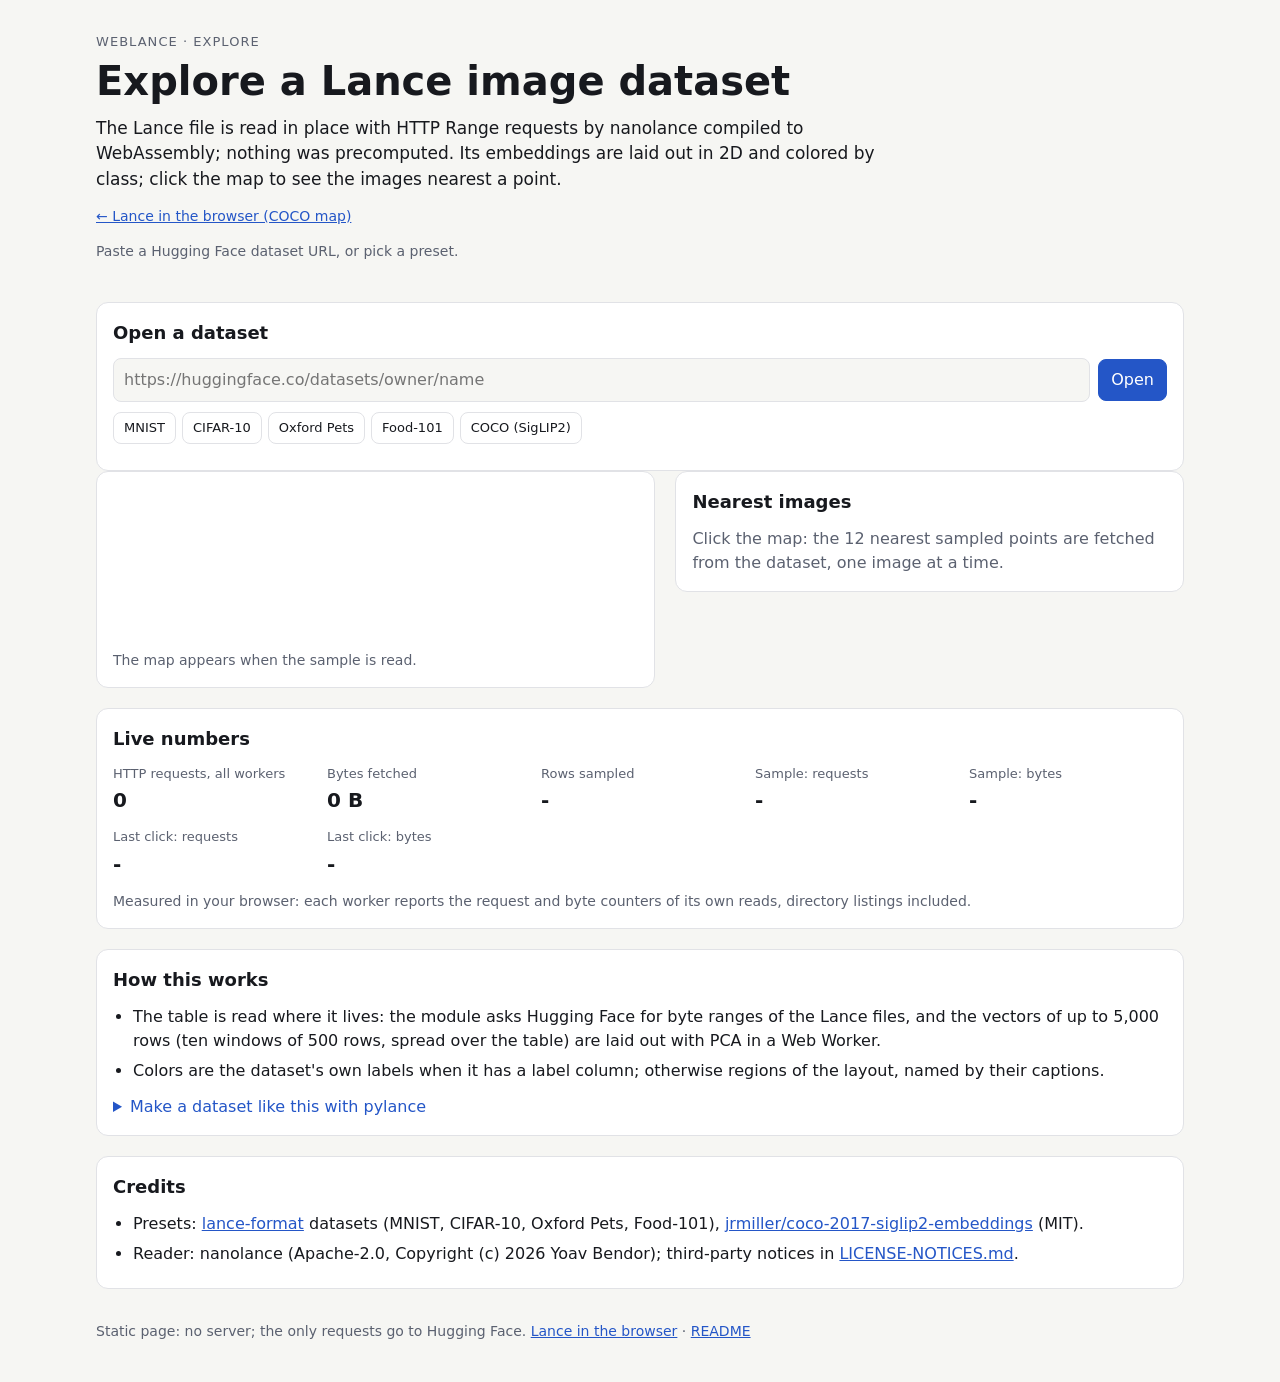
==== explore.html @ 9b2b9305 "Explore any Hugging Face Lance image dataset in the browser explore.html takes a Hugging Face datase" ====
<!doctype html>
<html lang="en">
<head>
  <meta charset="utf-8">
  <meta name="viewport" content="width=device-width, initial-scale=1">
  <title>Explore a Lance dataset</title>
  <meta name="description" content="Open a Lance image dataset on Hugging Face in the browser: its embeddings are laid out in 2D, and any point shows its image. Nanolance in WebAssembly, no server.">
  <link rel="icon" href="data:,">
  <link rel="stylesheet" href="style.css">
  <style>
    .controls { display: flex; flex-wrap: wrap; gap: 8px; align-items: center; }
    .controls input[type="url"] {
      flex: 1 1 280px; min-width: 0; font: inherit; padding: 9px 10px; border-radius: 8px;
      border: 1px solid var(--line); background: var(--bg); color: var(--fg);
    }
    button {
      font: inherit; padding: 8px 12px; border-radius: 8px; cursor: pointer;
      border: 1px solid var(--line); background: var(--panel); color: var(--fg);
    }
    button.primary { background: var(--accent); border-color: var(--accent); color: #fff; }
    button:disabled { opacity: 0.55; cursor: default; }
    .presets { display: flex; flex-wrap: wrap; gap: 6px; margin-top: 10px; }
    .presets button { font-size: 13px; padding: 5px 10px; }
    .tables { margin-top: 10px; }
    .tables select { font: inherit; padding: 6px 8px; border-radius: 8px; max-width: 100%; }
    .columns { margin: 10px 0 0; font-size: 14px; color: var(--muted); overflow-wrap: anywhere; }
    .columns b { color: var(--fg); font-weight: 600; }
    .message { margin: 10px 0 0; color: var(--err); }
    .thumb.loading { background: linear-gradient(90deg, var(--line), var(--panel), var(--line)); background-size: 200% 100%; animation: shimmer 1.2s linear infinite; }
    @keyframes shimmer { from { background-position: 200% 0; } to { background-position: -200% 0; } }
    .card figcaption { min-height: 1.4em; }
    details { margin-top: 12px; }
    summary { cursor: pointer; color: var(--accent); }
    pre { font-family: var(--mono); font-size: 13px; background: var(--bg); border: 1px solid var(--line);
          border-radius: 8px; padding: 10px; overflow-x: auto; max-width: 100%; }
    .back { font-size: 14px; }
    @media (prefers-reduced-motion: reduce) { .thumb.loading { animation: none; } }
  </style>
  <script src="explore.js" defer></script>
</head>
<body>
  <header class="site">
    <div class="wrap">
      <p class="eyebrow">weblance &middot; explore</p>
      <h1>Explore a Lance image dataset</h1>
      <p class="lede">The Lance file is read in place with HTTP Range requests by nanolance compiled to WebAssembly; nothing was precomputed. Its embeddings are laid out in 2D and colored by class; click the map to see the images nearest a point.</p>
      <p class="back"><a href="index.html">&larr; Lance in the browser (COCO map)</a></p>
      <p class="status" id="status" aria-live="polite">Paste a Hugging Face dataset URL, or pick a preset.</p>
    </div>
  </header>

  <main class="wrap">
    <section class="panel" aria-labelledby="open-h">
      <h2 id="open-h">Open a dataset</h2>
      <form class="controls" id="open-form">
        <input type="url" id="ds-input" placeholder="https://huggingface.co/datasets/owner/name" aria-label="Hugging Face dataset URL" autocomplete="off">
        <button type="submit" class="primary" id="open-button">Open</button>
      </form>
      <div class="presets" id="presets" aria-label="Preset datasets"></div>
      <div class="tables" id="tables" hidden>
        <label>Lance table <select id="table-select" aria-label="Lance table"></select></label>
      </div>
      <p class="columns" id="columns" aria-live="polite"></p>
      <p class="message" id="message" role="alert" hidden></p>
    </section>

    <section class="grid">
      <div class="panel map-panel">
        <div class="map-wrap" id="map-wrap">
          <canvas id="map" role="img" aria-label="Scatter map of sampled rows, placed by their embeddings and colored by class. Click to see the nearest images."></canvas>
        </div>
        <p class="hint" id="hint">The map appears when the sample is read.</p>
      </div>

      <div class="panel gallery-panel">
        <h2>Nearest images</h2>
        <div class="gallery" id="gallery">
          <p class="empty">Click the map: the 12 nearest sampled points are fetched from the dataset, one image at a time.</p>
        </div>
      </div>
    </section>

    <section class="panel stats" aria-labelledby="live-h">
      <h2 id="live-h">Live numbers</h2>
      <dl>
        <div><dt>HTTP requests, all workers</dt><dd id="s-requests">0</dd></div>
        <div><dt>Bytes fetched</dt><dd id="s-bytes">0 B</dd></div>
        <div><dt>Rows sampled</dt><dd id="s-rows">-</dd></div>
        <div><dt>Sample: requests</dt><dd id="s-sample-requests">-</dd></div>
        <div><dt>Sample: bytes</dt><dd id="s-sample-bytes">-</dd></div>
        <div><dt>Last click: requests</dt><dd id="s-click-requests">-</dd></div>
        <div><dt>Last click: bytes</dt><dd id="s-click-bytes">-</dd></div>
      </dl>
      <p class="note">Measured in your browser: each worker reports the request and byte counters of its own reads, directory listings included.</p>
    </section>

    <section class="panel" aria-labelledby="how-h">
      <h2 id="how-h">How this works</h2>
      <ul class="how">
        <li>The table is read where it lives: the module asks Hugging Face for byte ranges of the Lance files, and the vectors of up to 5,000 rows (ten windows of 500 rows, spread over the table) are laid out with PCA in a Web Worker.</li>
        <li>Colors are the dataset's own labels when it has a label column; otherwise regions of the layout, named by their captions.</li>
      </ul>
      <details>
        <summary>Make a dataset like this with pylance</summary>
        <pre><code>import lance, pyarrow as pa
emb = pa.FixedSizeListArray.from_arrays(pa.array(vectors.ravel(), pa.float32()), 512)
lance.write_dataset(pa.table({"image": pa.array(jpegs, pa.binary()), "label_name": labels, "image_emb": emb}), "my_images.lance")</code></pre>
      </details>
    </section>

    <section class="panel" aria-labelledby="credit-h">
      <h2 id="credit-h">Credits</h2>
      <ul class="how">
        <li>Presets: <a href="https://huggingface.co/lance-format">lance-format</a> datasets (MNIST, CIFAR-10, Oxford Pets, Food-101), <a href="https://huggingface.co/datasets/jrmiller/coco-2017-siglip2-embeddings">jrmiller/coco-2017-siglip2-embeddings</a> (MIT).</li>
        <li>Reader: nanolance (Apache-2.0, Copyright (c) 2026 Yoav Bendor); third-party notices in <a href="LICENSE-NOTICES.md">LICENSE-NOTICES.md</a>.</li>
      </ul>
    </section>
  </main>

  <footer class="wrap">
    <p>Static page: no server; the only requests go to Hugging Face. <a href="index.html">Lance in the browser</a> &middot; <a href="README.md">README</a></p>
  </footer>
</body>
</html>
---- style.css ----
:root {
  --bg: #f6f6f3;
  --fg: #17191e;
  --muted: #5b6170;
  --panel: #ffffff;
  --line: #e1e2e6;
  --accent: #2456c7;
  --ok: #17794a;
  --err: #b3261e;
  --map-bg: #fbfbf8;
  --map-label: #17191e;
  --font: system-ui, -apple-system, "Segoe UI", Roboto, "Helvetica Neue", Arial, sans-serif;
  --mono: ui-monospace, SFMono-Regular, Menlo, Consolas, monospace;
  color-scheme: light;
}

@media (prefers-color-scheme: dark) {
  :root:not([data-theme="light"]) {
    --bg: #101217;
    --fg: #e9eaee;
    --muted: #9aa1b0;
    --panel: #171a21;
    --line: #2a2f3a;
    --accent: #7ea8ff;
    --ok: #5fd193;
    --err: #ff8a80;
    --map-bg: #0c0e13;
    --map-label: #f1f2f5;
    color-scheme: dark;
  }
}

:root[data-theme="dark"] {
  --bg: #101217;
  --fg: #e9eaee;
  --muted: #9aa1b0;
  --panel: #171a21;
  --line: #2a2f3a;
  --accent: #7ea8ff;
  --ok: #5fd193;
  --err: #ff8a80;
  --map-bg: #0c0e13;
  --map-label: #f1f2f5;
  color-scheme: dark;
}

* { box-sizing: border-box; }

body {
  margin: 0;
  background: var(--bg);
  color: var(--fg);
  font: 16px/1.5 var(--font);
  overflow-x: hidden;
}

a { color: var(--accent); }

code, .mono { font-family: var(--mono); font-size: 0.9em; overflow-wrap: anywhere; }

.wrap {
  max-width: 1120px;
  margin: 0 auto;
  padding: 0 16px;
}

header.site { padding: 32px 0 20px; }

.eyebrow {
  margin: 0 0 6px;
  font-size: 13px;
  color: var(--muted);
  text-transform: uppercase;
  letter-spacing: 0.08em;
}

h1 {
  margin: 0 0 12px;
  font-size: clamp(28px, 5vw, 40px);
  line-height: 1.15;
}

h2 {
  margin: 0 0 12px;
  font-size: 18px;
}

.lede {
  margin: 0 0 12px;
  max-width: 46em;
  font-size: 17px;
}

.status {
  margin: 0;
  font-size: 14px;
  color: var(--muted);
}

main.wrap { padding-bottom: 8px; }

.grid {
  display: grid;
  gap: 20px;
  grid-template-columns: minmax(0, 1fr);
}

@media (min-width: 900px) {
  .grid {
    grid-template-columns: minmax(0, 1.1fr) minmax(0, 1fr);
    align-items: start;
  }
}

.panel {
  min-width: 0;
  padding: 16px;
  background: var(--panel);
  border: 1px solid var(--line);
  border-radius: 12px;
}

main > section.panel { margin-top: 20px; }

.map-wrap { width: 100%; }

#map {
  display: block;
  max-width: 100%;
  border-radius: 8px;
  cursor: crosshair;
  touch-action: manipulation;
}

.hint {
  margin: 12px 0 0;
  font-size: 14px;
  color: var(--muted);
}

.pool {
  display: flex;
  align-items: center;
  gap: 6px;
  margin-top: 10px;
  font-size: 13px;
  color: var(--muted);
}

.pool .dot { margin-right: 2px; }

.dot {
  display: inline-block;
  width: 10px;
  height: 10px;
  border-radius: 50%;
  background: var(--line);
}

.dot.connecting {
  background: var(--muted);
  opacity: 0.4;
  animation: pulse 1.2s ease-in-out infinite alternate;
}

.dot.ready { background: var(--ok); }
.dot.error { background: var(--err); }

@keyframes pulse { to { opacity: 1; } }

.gallery {
  display: grid;
  gap: 12px;
  grid-template-columns: repeat(auto-fill, minmax(150px, 1fr));
}

.empty {
  margin: 0;
  color: var(--muted);
  grid-column: 1 / -1;
}

.card { margin: 0; min-width: 0; }

.thumb {
  position: relative;
  aspect-ratio: 4 / 3;
  overflow: hidden;
  border-radius: 8px;
  background: var(--line);
}

.thumb img {
  display: block;
  width: 100%;
  height: 100%;
  object-fit: cover;
  opacity: 0;
  transition: opacity 0.25s;
}

.card.loaded .thumb img { opacity: 1; }

.wait {
  position: absolute;
  inset: 0;
  display: flex;
  align-items: center;
  justify-content: center;
  padding: 8px;
  text-align: center;
  font-size: 12px;
  color: var(--muted);
}

.card.failed .wait { color: var(--err); }

figcaption {
  margin-top: 6px;
  font-size: 13px;
  line-height: 1.35;
  overflow-wrap: anywhere;
}

figcaption .rowno {
  display: block;
  font-family: var(--mono);
  font-size: 12px;
  color: var(--muted);
}

.stats dl {
  display: grid;
  gap: 12px 16px;
  grid-template-columns: repeat(2, minmax(0, 1fr));
  margin: 0;
}

@media (min-width: 700px) {
  .stats dl { grid-template-columns: repeat(5, minmax(0, 1fr)); }
}

.stats dt {
  font-size: 13px;
  color: var(--muted);
}

.stats dd {
  margin: 2px 0 0;
  font-size: 20px;
  font-weight: 600;
  font-variant-numeric: tabular-nums;
  overflow-wrap: anywhere;
}

.note, footer {
  font-size: 14px;
  color: var(--muted);
}

.note { margin: 12px 0 0; }

.how {
  margin: 0;
  padding-left: 20px;
}

.how li { margin-bottom: 6px; }

footer.wrap {
  padding-top: 24px;
  padding-bottom: 40px;
}

footer p { margin: 0; }

@media (prefers-reduced-motion: reduce) {
  .dot.connecting { animation: none; }
  .thumb img { transition: none; }
}
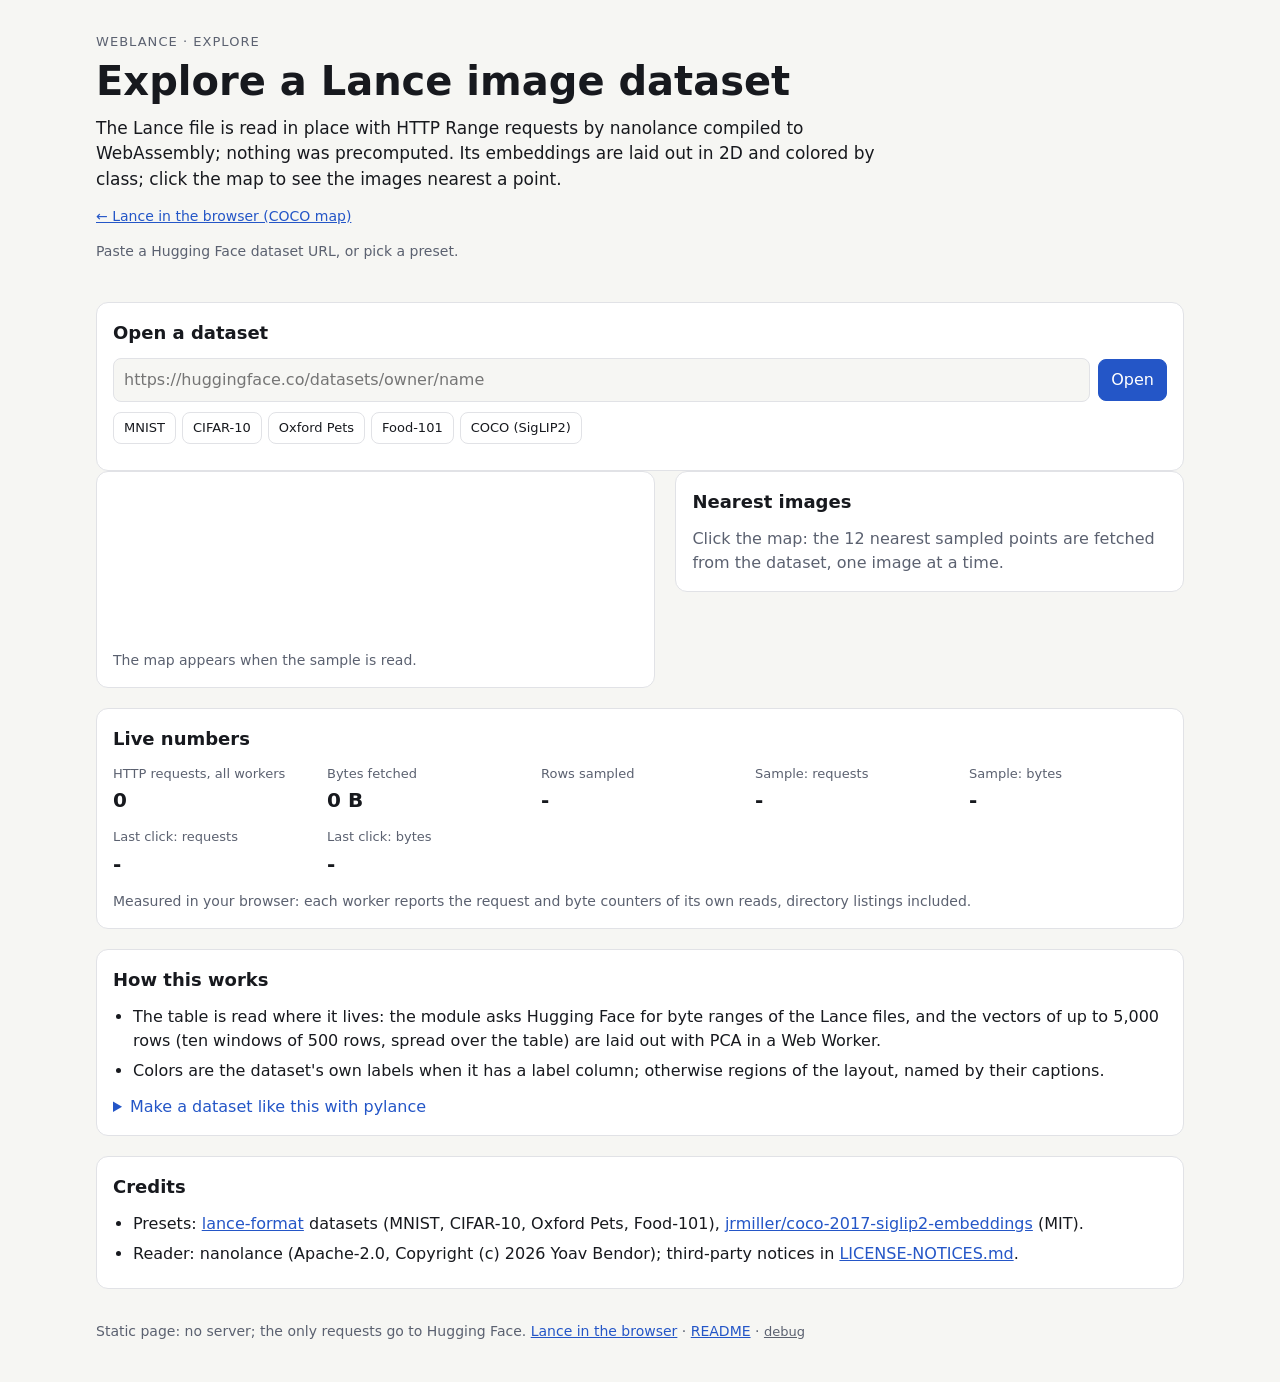
==== commit 34de6ea5: "Debug log for both pages that survives a tab crash debug.js records timings, request and byte counte" ====
--- a/explore.html
+++ b/explore.html
@@ -36,6 +36,7 @@
     .back { font-size: 14px; }
     @media (prefers-reduced-motion: reduce) { .thumb.loading { animation: none; } }
   </style>
+  <script src="debug.js"></script>
   <script src="explore.js" defer></script>
 </head>
 <body>
